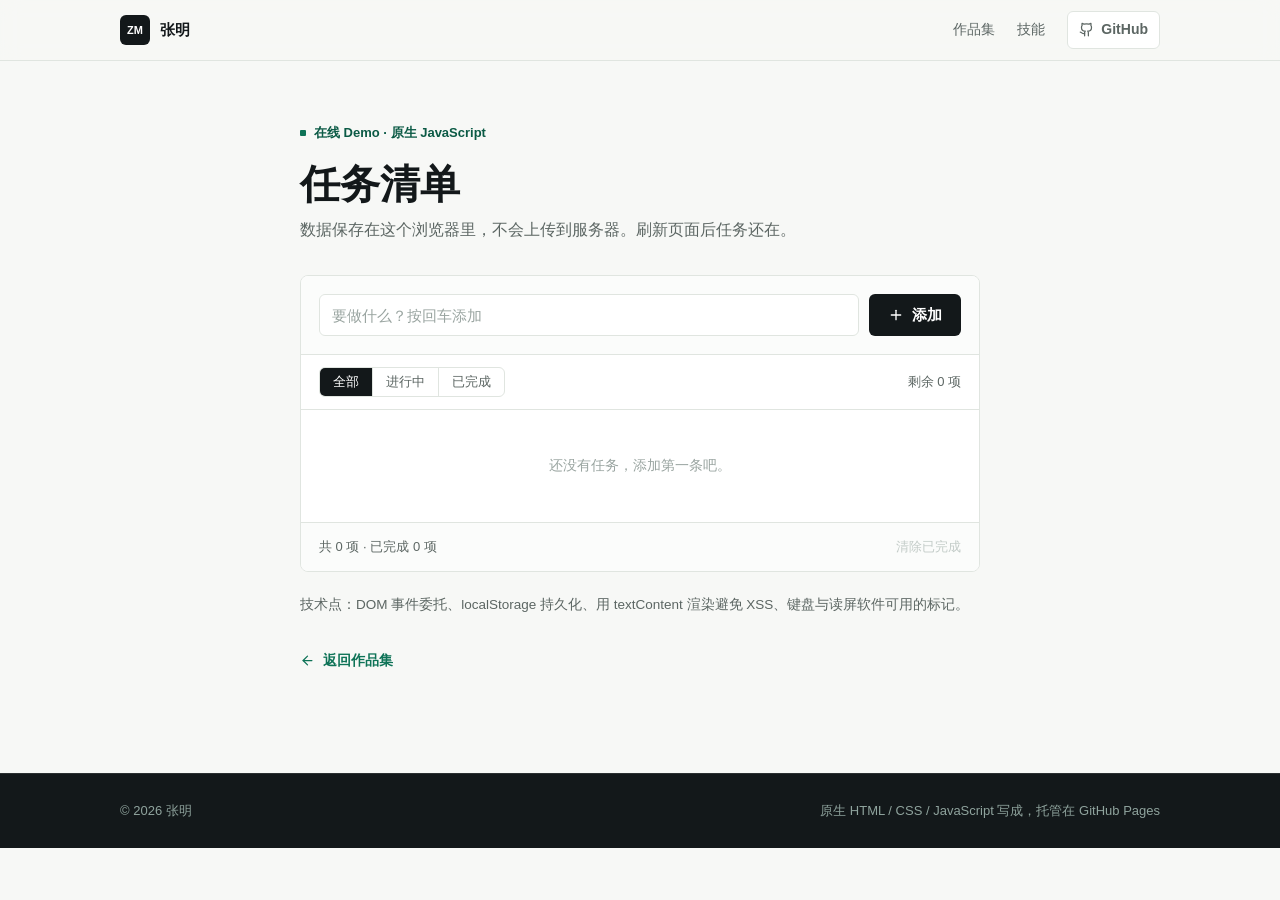
==== demo.html @ 00c1b2b8 "feat: 个人作品集与任务清单 Demo" ====
<!doctype html>
<html lang="zh-CN">
<head>
  <meta charset="utf-8">
  <meta name="viewport" content="width=device-width, initial-scale=1">
  <title>任务清单 · 张明的作品集</title>
  <meta name="description" content="原生 JavaScript 实现的任务清单：添加、勾选、筛选、删除，数据保存在浏览器本地。">
  <meta name="theme-color" content="#f7f8f6">
  <link rel="icon" href="assets/favicon.svg" type="image/svg+xml">
  <link rel="stylesheet" href="styles.css">
</head>
<body>
  <a class="skip-link" href="#main">跳到主要内容</a>

  <header class="site-header">
    <div class="wrap header-inner">
      <a class="brand" href="index.html">
        <span class="brand-mark" aria-hidden="true">ZM</span>
        <span class="brand-name">张明</span>
      </a>
      <nav class="nav" aria-label="主导航">
        <a href="index.html">作品集</a>
        <a href="index.html#skills">技能</a>
        <a class="nav-gh" href="https://github.com/your-username" target="_blank" rel="noopener">
          <svg width="15" height="15" viewBox="0 0 24 24" fill="none" stroke="currentColor" stroke-width="2" stroke-linecap="round" stroke-linejoin="round" aria-hidden="true">
            <path d="M15 22v-4a4.8 4.8 0 0 0-1-3.5c3 0 6-2 6-5.5.08-1.25-.27-2.48-1-3.5.28-1.15.28-2.35 0-3.5 0 0-1 0-3 1.5-2.64-.5-5.36-.5-8 0C6 2 5 2 5 2c-.3 1.15-.3 2.35 0 3.5A5.4 5.4 0 0 0 4 9c0 3.5 3 5.5 6 5.5-.39.49-.68 1.05-.85 1.65-.17.6-.22 1.23-.15 1.85v4"/>
            <path d="M9 18c-4.51 2-5-2-7-2"/>
          </svg>
          GitHub
        </a>
      </nav>
    </div>
  </header>

  <main class="demo-main" id="main">
    <div class="wrap demo-wrap">
      <p class="eyebrow">在线 Demo · 原生 JavaScript</p>
      <h1>任务清单</h1>
      <p class="demo-sub">数据保存在这个浏览器里，不会上传到服务器。刷新页面后任务还在。</p>

      <section class="task-app" aria-label="任务清单应用">
        <form class="task-form" id="taskForm" autocomplete="off">
          <label class="sr-only" for="taskInput">新任务内容</label>
          <input id="taskInput" name="task" type="text" maxlength="120" placeholder="要做什么？按回车添加" required>
          <button class="btn btn-primary" type="submit">
            <svg width="16" height="16" viewBox="0 0 24 24" fill="none" stroke="currentColor" stroke-width="2" stroke-linecap="round" stroke-linejoin="round" aria-hidden="true"><path d="M5 12h14"/><path d="M12 5v14"/></svg>
            添加
          </button>
        </form>

        <div class="task-toolbar">
          <div class="seg" role="group" aria-label="筛选任务">
            <button type="button" data-filter="all" aria-pressed="true">全部</button>
            <button type="button" data-filter="active" aria-pressed="false">进行中</button>
            <button type="button" data-filter="done" aria-pressed="false">已完成</button>
          </div>
          <p class="task-count" id="taskCount" role="status" aria-live="polite">0 项</p>
        </div>

        <ul class="task-list" id="taskList"></ul>
        <p class="task-empty" id="taskEmpty" hidden>还没有任务，添加第一条吧。</p>

        <div class="task-foot">
          <span id="taskSummary">共 0 项</span>
          <button type="button" class="link-btn" id="clearDone" disabled>清除已完成</button>
        </div>
      </section>

      <p class="demo-note">技术点：DOM 事件委托、localStorage 持久化、用 textContent 渲染避免 XSS、键盘与读屏软件可用的标记。</p>
      <a class="back-link" href="index.html">
        <svg width="15" height="15" viewBox="0 0 24 24" fill="none" stroke="currentColor" stroke-width="2" stroke-linecap="round" stroke-linejoin="round" aria-hidden="true"><path d="m12 19-7-7 7-7"/><path d="M19 12H5"/></svg>
        返回作品集
      </a>
    </div>
  </main>

  <footer class="site-footer">
    <div class="wrap footer-inner">
      <p>© <span id="year">2026</span> 张明</p>
      <p>原生 HTML / CSS / JavaScript 写成，托管在 GitHub Pages</p>
    </div>
  </footer>

  <script src="demo.js"></script>
</body>
</html>
---- styles.css ----
/* ---------- 设计变量 ---------- */
:root {
  --paper: #f7f8f6;
  --surface: #ffffff;
  --ink: #13181a;
  --muted: #5c6663;
  --line: #e0e5e0;
  --accent: #0e7357;
  --accent-ink: #0b5a45;
  --accent-soft: #e8f2ee;
  --radius: 8px;
  --wrap: 1120px;
  --font: -apple-system, BlinkMacSystemFont, "Segoe UI", "PingFang SC",
    "Microsoft YaHei", "Hiragino Sans GB", sans-serif;
  --mono: ui-monospace, SFMono-Regular, "Cascadia Code", Consolas, monospace;
}

/* ---------- 基础 ---------- */
* { box-sizing: border-box; }

html {
  scroll-behavior: smooth;
  -webkit-text-size-adjust: 100%;
}

body {
  margin: 0;
  background: var(--paper);
  color: var(--ink);
  font: 16px/1.7 var(--font);
}

a { color: var(--accent); text-decoration: none; }
a:hover { text-decoration: underline; text-underline-offset: 3px; }

img { max-width: 100%; }

:focus-visible {
  outline: 2px solid var(--accent);
  outline-offset: 3px;
  border-radius: 2px;
}

.wrap {
  width: 100%;
  max-width: var(--wrap);
  margin: 0 auto;
  padding: 0 24px;
}

.skip-link {
  position: absolute;
  left: -9999px;
  top: 8px;
  background: var(--ink);
  color: #fff;
  padding: 8px 14px;
  border-radius: 6px;
  z-index: 50;
}
.skip-link:focus { left: 16px; }

.sr-only {
  position: absolute;
  width: 1px;
  height: 1px;
  padding: 0;
  margin: -1px;
  overflow: hidden;
  clip: rect(0 0 0 0);
  white-space: nowrap;
  border: 0;
}

/* ---------- 头部 ---------- */
.site-header {
  position: sticky;
  top: 0;
  z-index: 20;
  background: rgba(247, 248, 246, 0.9);
  backdrop-filter: blur(10px);
  border-bottom: 1px solid var(--line);
}

.header-inner {
  display: flex;
  align-items: center;
  justify-content: space-between;
  height: 60px;
  gap: 16px;
}

.brand {
  display: inline-flex;
  align-items: center;
  gap: 10px;
  color: var(--ink);
  font-weight: 600;
  font-size: 15px;
}
.brand:hover { text-decoration: none; }

.brand-mark {
  display: grid;
  place-items: center;
  width: 30px;
  height: 30px;
  border-radius: 6px;
  background: var(--ink);
  color: #fff;
  font-size: 11px;
  font-weight: 700;
  letter-spacing: 0;
}

.nav {
  display: flex;
  align-items: center;
  gap: 22px;
  font-size: 14px;
}
.nav > a { color: var(--muted); }
.nav > a:hover { color: var(--ink); text-decoration: none; }

.nav-gh {
  display: inline-flex;
  align-items: center;
  gap: 7px;
  padding: 6px 11px;
  border: 1px solid var(--line);
  border-radius: 6px;
  background: var(--surface);
  color: var(--ink);
  font-weight: 600;
}
.nav-gh:hover { border-color: #c3cfc9; text-decoration: none; }

/* ---------- 首屏 ---------- */
.hero { padding: 52px 0 44px; }

.hero-grid {
  display: grid;
  grid-template-columns: minmax(0, 1.1fr) minmax(0, 0.9fr);
  align-items: center;
  gap: 56px;
  min-height: calc(68svh - 60px);
}

.eyebrow {
  display: inline-flex;
  align-items: center;
  gap: 8px;
  margin: 0 0 18px;
  color: var(--accent-ink);
  font-size: 13px;
  font-weight: 600;
}
.eyebrow::before {
  content: "";
  width: 6px;
  height: 6px;
  border-radius: 1px;
  background: var(--accent);
}

h1 {
  margin: 0 0 18px;
  font-size: 64px;
  line-height: 1.04;
  font-weight: 650;
}
.dot { color: var(--accent); }

.lede {
  max-width: 32em;
  margin: 0 0 30px;
  color: var(--muted);
  font-size: 18px;
}

.actions {
  display: flex;
  flex-wrap: wrap;
  gap: 12px;
  margin-bottom: 40px;
}

.btn {
  display: inline-flex;
  align-items: center;
  gap: 8px;
  padding: 11px 18px;
  border: 1px solid transparent;
  border-radius: 6px;
  font: 600 15px/1.2 var(--font);
  cursor: pointer;
  transition: background 0.18s ease, border-color 0.18s ease, transform 0.18s ease;
}
.btn:hover { text-decoration: none; transform: translateY(-1px); }

.btn-primary { background: var(--ink); color: #fff; }
.btn-primary:hover { background: #000; }

.btn-ghost {
  background: var(--surface);
  border-color: var(--line);
  color: var(--ink);
}
.btn-ghost:hover { border-color: #c3cfc9; }

.quick-facts {
  display: flex;
  flex-wrap: wrap;
  gap: 36px;
  margin: 0;
}
.quick-facts dt {
  margin-bottom: 2px;
  color: var(--muted);
  font-size: 12px;
}
.quick-facts dd {
  margin: 0;
  font-size: 14px;
  font-weight: 600;
}

.hero-panel {
  overflow: hidden;
  border-radius: var(--radius);
  background: var(--ink);
  box-shadow: 0 18px 40px -24px rgba(19, 24, 26, 0.55);
}

.panel-head {
  display: flex;
  align-items: center;
  gap: 10px;
  padding: 10px 14px;
  border-bottom: 1px solid rgba(255, 255, 255, 0.1);
  color: #9fb0ab;
  font: 12px var(--mono);
}

.dot-row { display: inline-flex; gap: 5px; }
.dot-row i {
  width: 8px;
  height: 8px;
  border-radius: 50%;
  background: rgba(255, 255, 255, 0.18);
}

.hero-panel pre {
  margin: 0;
  padding: 18px 20px 22px;
  overflow-x: auto;
  color: #d7e3df;
  font: 13px/1.8 var(--mono);
}
.hero-panel .k { color: #7fd1b9; }
.hero-panel .s { color: #e6c07b; }
.hero-panel .p { color: #8fa39d; }

/* ---------- 通用区块 ---------- */
.section {
  padding: 80px 0;
  border-top: 1px solid var(--line);
  scroll-margin-top: 76px;
}

.section-head h2 {
  margin: 0 0 8px;
  font-size: 32px;
  line-height: 1.25;
  font-weight: 650;
}
.section-head p {
  max-width: 44em;
  margin: 0 0 40px;
  color: var(--muted);
}

/* ---------- 项目 ---------- */
.project-grid {
  display: grid;
  grid-template-columns: repeat(2, minmax(0, 1fr));
  gap: 28px;
}

.project {
  display: flex;
  flex-direction: column;
  overflow: hidden;
  border: 1px solid var(--line);
  border-radius: var(--radius);
  background: var(--surface);
  transition: border-color 0.2s ease, transform 0.2s ease;
}
.project:hover { border-color: #c6d2cd; transform: translateY(-2px); }

.thumb {
  display: block;
  aspect-ratio: 16 / 10;
  overflow: hidden;
  border-bottom: 1px solid var(--line);
  background: var(--accent-soft);
}
.thumb img {
  display: block;
  width: 100%;
  height: 100%;
  object-fit: cover;
  transition: transform 0.45s ease;
}
.project:hover .thumb img { transform: scale(1.02); }

.project-body {
  display: flex;
  flex: 1;
  flex-direction: column;
  gap: 10px;
  padding: 20px 22px 22px;
}

.project-body h3 {
  display: flex;
  flex-wrap: wrap;
  align-items: center;
  gap: 8px;
  margin: 0;
  font-size: 18px;
}

.badge {
  padding: 2px 8px;
  border: 1px solid #cfe4db;
  border-radius: 4px;
  background: var(--accent-soft);
  color: var(--accent-ink);
  font-size: 11px;
  font-weight: 600;
}

.project-body p {
  margin: 0;
  color: var(--muted);
  font-size: 14.5px;
}

.tags {
  display: flex;
  flex-wrap: wrap;
  gap: 8px;
  margin: 2px 0 0;
  padding: 0;
  list-style: none;
}
.tags li {
  padding: 2px 8px;
  border: 1px solid #e4e9e5;
  border-radius: 4px;
  background: #f1f4f2;
  color: #44534e;
  font: 12px var(--mono);
}

.project-links {
  display: flex;
  gap: 18px;
  margin-top: auto;
  padding-top: 8px;
  font-size: 14px;
  font-weight: 600;
}
.project-links a { display: inline-flex; align-items: center; gap: 6px; }

/* ---------- 技能 ---------- */
.skills-grid {
  display: grid;
  grid-template-columns: repeat(3, minmax(0, 1fr));
  gap: 32px;
}

.skill-col h3 {
  margin: 0 0 12px;
  padding-bottom: 10px;
  border-bottom: 1px solid var(--line);
  font-size: 15px;
}

.skill-col ul {
  display: grid;
  gap: 8px;
  margin: 0;
  padding: 0;
  list-style: none;
  color: var(--muted);
  font-size: 14.5px;
}
.skill-col li { display: flex; align-items: baseline; gap: 9px; }
.skill-col li::before {
  content: "";
  flex: none;
  width: 5px;
  height: 5px;
  border-radius: 1px;
  background: #b9c7c1;
}

/* ---------- 联系 ---------- */
.contact {
  padding: 72px 0;
  background: var(--ink);
  color: #fff;
}

.contact-grid {
  display: flex;
  flex-wrap: wrap;
  align-items: flex-end;
  justify-content: space-between;
  gap: 40px;
}

.contact h2 {
  margin: 0 0 8px;
  font-size: 32px;
  font-weight: 650;
}
.contact p { margin: 0 0 26px; color: #a9b7b2; }

.email-row { display: flex; flex-wrap: wrap; align-items: center; gap: 14px; }

.email {
  color: #fff;
  font-size: 26px;
  font-weight: 600;
  border-bottom: 1px solid rgba(255, 255, 255, 0.35);
  padding-bottom: 2px;
}
.email:hover { text-decoration: none; border-color: #fff; }

.copy-btn {
  display: inline-flex;
  align-items: center;
  gap: 6px;
  padding: 7px 12px;
  border: 1px solid rgba(255, 255, 255, 0.22);
  border-radius: 6px;
  background: transparent;
  color: #cfdad6;
  font: 13px var(--font);
  cursor: pointer;
}
.copy-btn:hover { border-color: rgba(255, 255, 255, 0.45); color: #fff; }
.copy-btn.done { border-color: #4f9c82; color: #8fd7bd; }

.contact-list {
  display: grid;
  gap: 12px;
  margin: 0;
  padding: 0;
  list-style: none;
  font-size: 14px;
  min-width: 260px;
}
.contact-list li {
  display: flex;
  justify-content: space-between;
  gap: 24px;
  padding-bottom: 10px;
  border-bottom: 1px solid rgba(255, 255, 255, 0.1);
}
.contact-list span { color: #8fa39d; }
.contact-list a { color: #fff; }
.contact-list em { font-style: normal; color: #cfdad6; }

/* ---------- 页脚 ---------- */
.site-footer {
  background: var(--ink);
  border-top: 1px solid rgba(255, 255, 255, 0.1);
  padding: 26px 0;
  color: #8fa39d;
  font-size: 13px;
}
.footer-inner {
  display: flex;
  flex-wrap: wrap;
  justify-content: space-between;
  gap: 10px;
}
.footer-inner p { margin: 0; }

/* ---------- Demo 页 ---------- */
.demo-main { padding: 56px 0 96px; }
.demo-wrap { max-width: 760px; }

.demo-main h1 {
  margin: 0 0 10px;
  font-size: 40px;
  line-height: 1.1;
}

.demo-sub {
  max-width: 40em;
  margin: 0 0 32px;
  color: var(--muted);
}

.task-app {
  border: 1px solid var(--line);
  border-radius: var(--radius);
  background: var(--surface);
  overflow: hidden;
}

.task-form {
  display: flex;
  gap: 10px;
  padding: 18px;
  border-bottom: 1px solid var(--line);
  background: #fbfcfb;
}
.task-form input {
  flex: 1;
  min-width: 0;
  padding: 10px 12px;
  border: 1px solid var(--line);
  border-radius: 6px;
  background: #fff;
  color: var(--ink);
  font: 15px var(--font);
}
.task-form input::placeholder { color: #9aa5a1; }
.task-form input:focus { border-color: var(--accent); outline: none; box-shadow: 0 0 0 3px rgba(14, 115, 87, 0.12); }

.task-toolbar {
  display: flex;
  align-items: center;
  justify-content: space-between;
  gap: 16px;
  padding: 12px 18px;
  border-bottom: 1px solid var(--line);
}

.seg {
  display: inline-flex;
  overflow: hidden;
  border: 1px solid var(--line);
  border-radius: 6px;
  background: #fff;
}
.seg button {
  padding: 5px 13px;
  border: 0;
  background: transparent;
  color: var(--muted);
  font: 13px var(--font);
  cursor: pointer;
}
.seg button + button { border-left: 1px solid var(--line); }
.seg button[aria-pressed="true"] { background: var(--ink); color: #fff; }

.task-count { margin: 0; color: var(--muted); font-size: 13px; }

.task-list { margin: 0; padding: 0; list-style: none; }

.task-item {
  display: flex;
  align-items: center;
  gap: 12px;
  padding: 13px 18px;
  border-bottom: 1px solid var(--line);
}
.task-item:last-child { border-bottom: 0; }

.task-check {
  flex: none;
  width: 17px;
  height: 17px;
  margin: 0;
  accent-color: var(--accent);
  cursor: pointer;
}

.task-text {
  flex: 1;
  min-width: 0;
  overflow-wrap: anywhere;
  cursor: pointer;
  font-size: 15px;
}

.task-item.done .task-text { color: #9aa5a1; text-decoration: line-through; }

.task-del {
  flex: none;
  display: grid;
  place-items: center;
  width: 30px;
  height: 30px;
  border: 0;
  border-radius: 5px;
  background: transparent;
  color: #9aa5a1;
  cursor: pointer;
}
.task-del:hover { background: #fbeceb; color: #b3312a; }

.task-empty {
  margin: 0;
  padding: 44px 18px;
  text-align: center;
  color: #9aa5a1;
  font-size: 14px;
}

.task-foot {
  display: flex;
  align-items: center;
  justify-content: space-between;
  gap: 16px;
  padding: 13px 18px;
  border-top: 1px solid var(--line);
  background: #fbfcfb;
  color: var(--muted);
  font-size: 13px;
}

.link-btn {
  padding: 0;
  border: 0;
  background: none;
  color: var(--muted);
  font: 13px var(--font);
  cursor: pointer;
  text-decoration: underline;
  text-underline-offset: 3px;
}
.link-btn:hover { color: var(--ink); }
.link-btn:disabled { color: #c2cbc7; cursor: default; text-decoration: none; }

.demo-note {
  margin: 22px 0 32px;
  color: var(--muted);
  font-size: 13.5px;
}

.back-link {
  display: inline-flex;
  align-items: center;
  gap: 8px;
  font-size: 14px;
  font-weight: 600;
}

/* ---------- 响应式 ---------- */
@media (min-width: 900px) {
  .wrap { padding: 0 40px; }
}

@media (max-width: 899px) {
  .hero-grid {
    grid-template-columns: 1fr;
    gap: 36px;
    min-height: 0;
  }
  .hero-panel { display: none; }
  h1 { font-size: 48px; }
  .skills-grid { grid-template-columns: 1fr 1fr; }
}

@media (max-width: 719px) {
  .section { padding: 60px 0; }
  .project-grid { grid-template-columns: 1fr; }
  .skills-grid { grid-template-columns: 1fr; gap: 26px; }
  .hero { padding: 40px 0 36px; }
  h1 { font-size: 40px; }
  .lede { font-size: 16px; }
  .section-head h2 { font-size: 26px; }
  .contact { padding: 56px 0; }
  .contact h2 { font-size: 26px; }
  .email { font-size: 21px; }
  .contact-list { min-width: 0; width: 100%; }
  .demo-main { padding: 36px 0 72px; }
  .demo-main h1 { font-size: 32px; }
}

@media (max-width: 639px) {
  .nav > a:not(.nav-gh) { display: none; }
  .quick-facts { gap: 22px; }
  .task-form { flex-wrap: wrap; }
  .task-form .btn { width: 100%; justify-content: center; }
}

@media (prefers-reduced-motion: reduce) {
  html { scroll-behavior: auto; }
  *, *::before, *::after {
    animation-duration: 0.01ms !important;
    transition-duration: 0.01ms !important;
  }
}
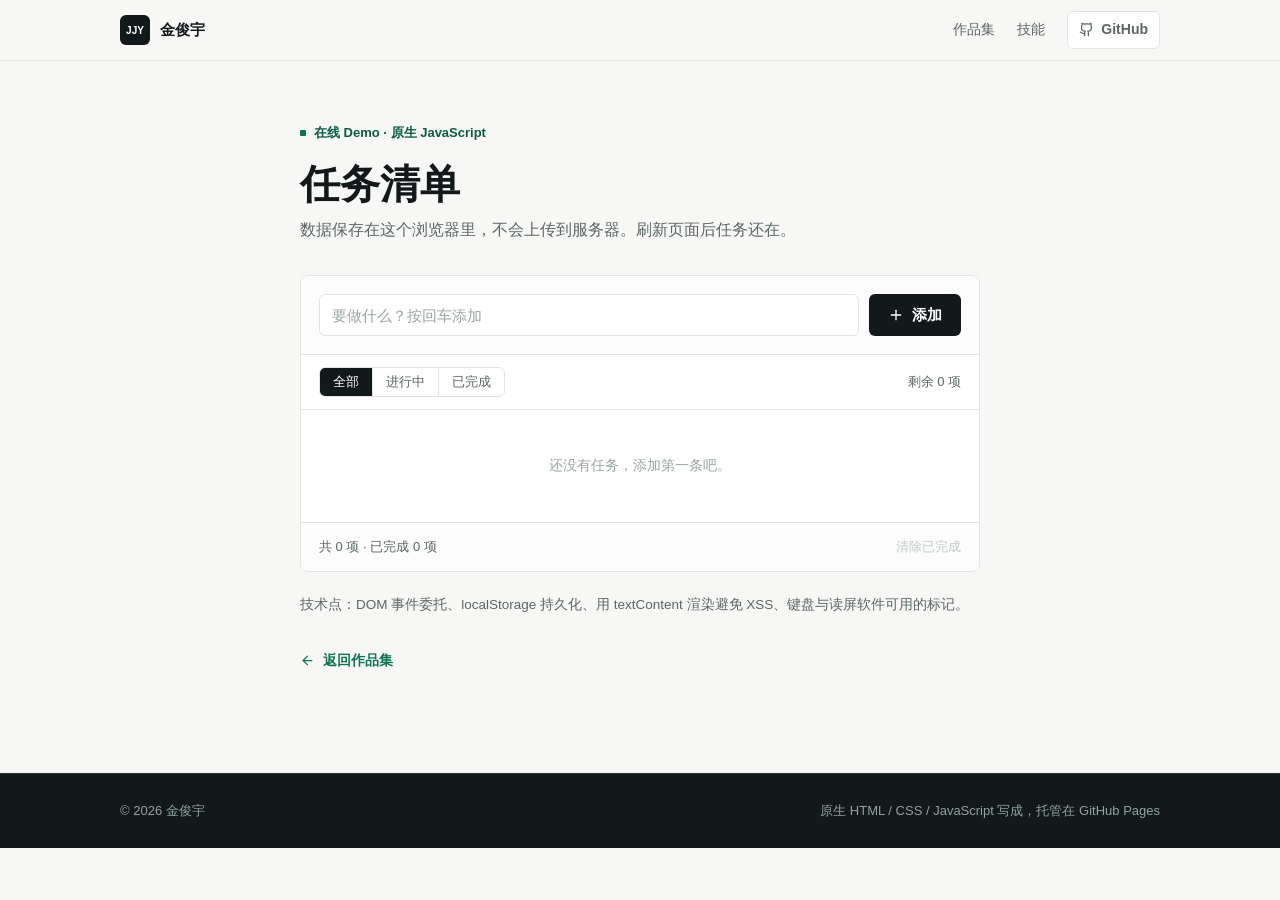
==== commit 4bd318da: "chore: replace placeholders with personal info, add live URL" ====
--- a/demo.html
+++ b/demo.html
@@ -3,7 +3,7 @@
 <head>
   <meta charset="utf-8">
   <meta name="viewport" content="width=device-width, initial-scale=1">
-  <title>任务清单 · 张明的作品集</title>
+  <title>任务清单 · 金俊宇的作品集</title>
   <meta name="description" content="原生 JavaScript 实现的任务清单：添加、勾选、筛选、删除，数据保存在浏览器本地。">
   <meta name="theme-color" content="#f7f8f6">
   <link rel="icon" href="assets/favicon.svg" type="image/svg+xml">
@@ -15,13 +15,13 @@
   <header class="site-header">
     <div class="wrap header-inner">
       <a class="brand" href="index.html">
-        <span class="brand-mark" aria-hidden="true">ZM</span>
-        <span class="brand-name">张明</span>
+        <span class="brand-mark" aria-hidden="true">JJY</span>
+        <span class="brand-name">金俊宇</span>
       </a>
       <nav class="nav" aria-label="主导航">
         <a href="index.html">作品集</a>
         <a href="index.html#skills">技能</a>
-        <a class="nav-gh" href="https://github.com/your-username" target="_blank" rel="noopener">
+        <a class="nav-gh" href="https://github.com/Milky-Rivers" target="_blank" rel="noopener">
           <svg width="15" height="15" viewBox="0 0 24 24" fill="none" stroke="currentColor" stroke-width="2" stroke-linecap="round" stroke-linejoin="round" aria-hidden="true">
             <path d="M15 22v-4a4.8 4.8 0 0 0-1-3.5c3 0 6-2 6-5.5.08-1.25-.27-2.48-1-3.5.28-1.15.28-2.35 0-3.5 0 0-1 0-3 1.5-2.64-.5-5.36-.5-8 0C6 2 5 2 5 2c-.3 1.15-.3 2.35 0 3.5A5.4 5.4 0 0 0 4 9c0 3.5 3 5.5 6 5.5-.39.49-.68 1.05-.85 1.65-.17.6-.22 1.23-.15 1.85v4"/>
             <path d="M9 18c-4.51 2-5-2-7-2"/>
@@ -76,7 +76,7 @@
 
   <footer class="site-footer">
     <div class="wrap footer-inner">
-      <p>© <span id="year">2026</span> 张明</p>
+      <p>© <span id="year">2026</span> 金俊宇</p>
       <p>原生 HTML / CSS / JavaScript 写成，托管在 GitHub Pages</p>
     </div>
   </footer>
--- a/styles.css
+++ b/styles.css
@@ -108,7 +108,7 @@
   border-radius: 6px;
   background: var(--ink);
   color: #fff;
-  font-size: 11px;
+  font-size: 10px;
   font-weight: 700;
   letter-spacing: 0;
 }
@@ -433,7 +433,7 @@
 
 .email {
   color: #fff;
-  font-size: 26px;
+  font-size: 24px;
   font-weight: 600;
   border-bottom: 1px solid rgba(255, 255, 255, 0.35);
   padding-bottom: 2px;
